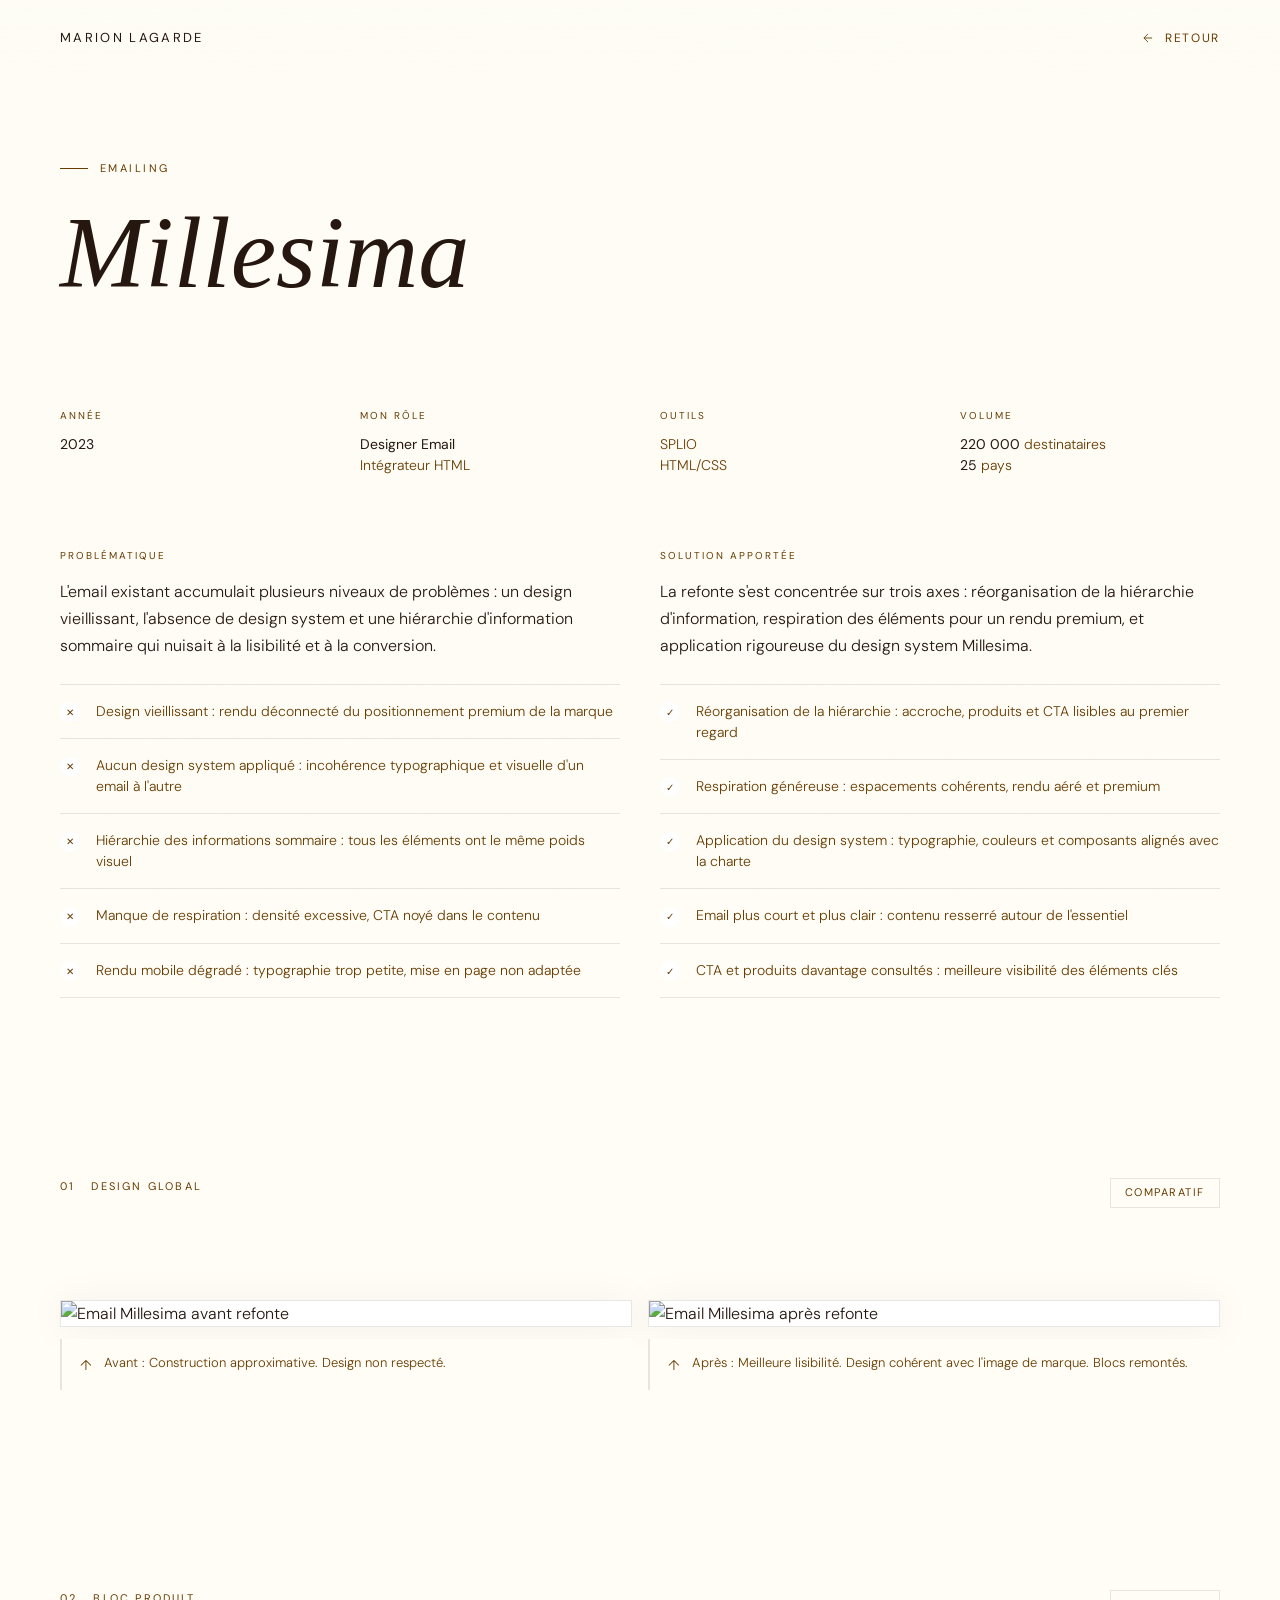
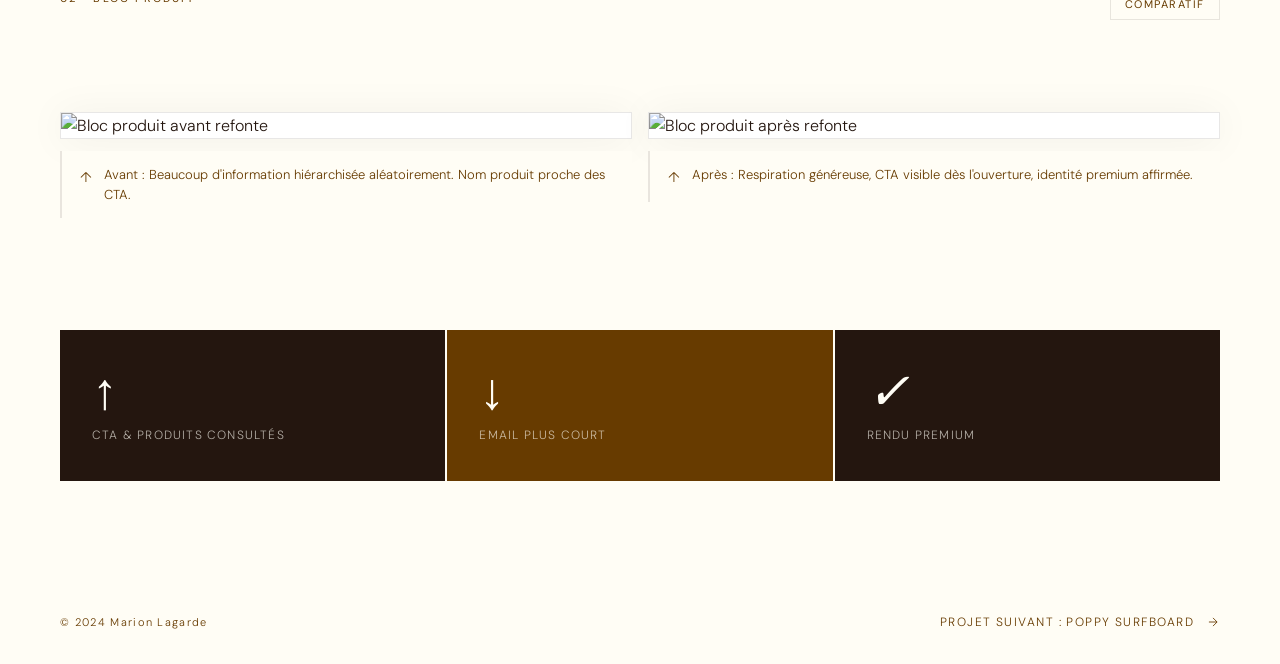
==== projects/millesima.html @ 82261f26 "Add files via upload all my html" ====
<!DOCTYPE html>
<html lang="fr">
<head>
  <meta charset="UTF-8" />
  <meta name="viewport" content="width=device-width, initial-scale=1.0" />
  <title>Millesima : Marion Lagarde</title>
  <link rel="preconnect" href="https://fonts.googleapis.com" />
  <link rel="preconnect" href="https://fonts.gstatic.com" crossorigin />
  <link href="https://fonts.googleapis.com/css2?family=DM+Sans:ital,opsz,wght@0,9..40,300;0,9..40,400;0,9..40,500;1,9..40,300&display=swap" rel="stylesheet" />
  <link rel="stylesheet" href="../style.css" />
</head>
<body>

  <nav>
    <a href="../index.html" class="nav-logo">Marion Lagarde</a>
    <a href="../index.html#projects" class="nav-back">
      <svg viewBox="0 0 24 24" fill="none" stroke-width="1.5"><path d="M19 12H5M5 12l7 7M5 12l7-7"/></svg>
      Retour
    </a>
  </nav>

  <!-- HERO -->
  <section class="page-hero">
    <p class="hero-tag">Emailing</p>
    <h1 class="page-title">Millesima</h1>

    <div class="hero-meta">
      <div class="meta-item reveal">
        <p class="meta-label">Année</p>
        <p class="meta-value"><strong>2023</strong></p>
      </div>
      <div class="meta-item reveal" style="transition-delay:.08s">
        <p class="meta-label">Mon rôle</p>
        <p class="meta-value"><strong>Designer Email</strong><br>Intégrateur HTML</p>
      </div>
      <div class="meta-item reveal" style="transition-delay:.16s">
        <p class="meta-label">Outils</p>
        <p class="meta-value">SPLIO<br>HTML/CSS</p>
      </div>
      <div class="meta-item reveal" style="transition-delay:.24s">
        <p class="meta-label">Volume</p>
        <p class="meta-value"><strong>220 000</strong> destinataires<br><strong>25</strong> pays</p>
      </div>

      <!-- Problématique + Solution : deux colonnes côte à côte -->
      <div class="meta-row-full reveal" style="transition-delay:.32s">

        <div>
          <p class="meta-label" style="margin-bottom:14px;">Problématique</p>
          <p class="meta-block-text" style="margin-bottom:24px;">
            L'email existant accumulait plusieurs niveaux de problèmes : un design vieillissant, l'absence de design system et une hiérarchie d'information sommaire qui nuisait à la lisibilité et à la conversion.
          </p>
          <div class="points-list">
            <div class="point-item">
              <span class="point-bullet">✕</span>
              Design vieillissant : rendu déconnecté du positionnement premium de la marque
            </div>
            <div class="point-item">
              <span class="point-bullet">✕</span>
              Aucun design system appliqué : incohérence typographique et visuelle d'un email à l'autre
            </div>
            <div class="point-item">
              <span class="point-bullet">✕</span>
              Hiérarchie des informations sommaire : tous les éléments ont le même poids visuel
            </div>
            <div class="point-item">
              <span class="point-bullet">✕</span>
              Manque de respiration : densité excessive, CTA noyé dans le contenu
            </div>
            <div class="point-item">
              <span class="point-bullet">✕</span>
              Rendu mobile dégradé : typographie trop petite, mise en page non adaptée
            </div>
          </div>
        </div>

        <div>
          <p class="meta-label" style="margin-bottom:14px;">Solution apportée</p>
          <p class="meta-block-text" style="margin-bottom:24px;">
            La refonte s'est concentrée sur trois axes : réorganisation de la hiérarchie d'information, respiration des éléments pour un rendu premium, et application rigoureuse du design system Millesima.
          </p>
          <div class="points-list">
            <div class="point-item">
              <span class="point-bullet">✓</span>
              Réorganisation de la hiérarchie : accroche, produits et CTA lisibles au premier regard
            </div>
            <div class="point-item">
              <span class="point-bullet">✓</span>
              Respiration généreuse : espacements cohérents, rendu aéré et premium
            </div>
            <div class="point-item">
              <span class="point-bullet">✓</span>
              Application du design system : typographie, couleurs et composants alignés avec la charte
            </div>
            <div class="point-item">
              <span class="point-bullet">✓</span>
              Email plus court et plus clair : contenu resserré autour de l'essentiel
            </div>
            <div class="point-item">
              <span class="point-bullet">✓</span>
              CTA et produits davantage consultés : meilleure visibilité des éléments clés
            </div>
          </div>
        </div>

      </div>
    </div>
  </section>

  <!-- 01 : DESIGN GLOBAL -->
  <section>
    <div class="section-header-row">
      <p class="section-label" data-n="01">Design global</p>
      <span class="section-tag">Comparatif</span>
    </div>

    <div class="compare-block">
      <div class="gallery-grid cols-2 reveal" style="transition-delay:.1s">
        <div>
          <div class="email-frame">
            <img src="../images/millesima/old-newsletter-design.png" alt="Email Millesima avant refonte">
          </div>
          <div class="annotation">
            <span class="annotation-icon">↑</span>
            Avant : Construction approximative. Design non respecté.
          </div>
        </div>
        <div>
          <div class="email-frame">
            <img src="../images/millesima/new-newsletter-design.png" alt="Email Millesima après refonte">
          </div>
          <div class="annotation">
            <span class="annotation-icon">↑</span>
            Après : Meilleure lisibilité. Design cohérent avec l'image de marque. Blocs remontés.
          </div>
        </div>
      </div>
    </div>
  </section>

  <!-- 02 : BLOC PRODUIT -->
  <section>
    <div class="section-header-row">
      <p class="section-label" data-n="02">Bloc produit</p>
      <span class="section-tag">Comparatif</span>
    </div>

    <div class="compare-block">
      <div class="gallery-grid cols-2 reveal" style="transition-delay:.1s; margin-bottom:16px;">
        <div>
          <div class="email-frame">
            <img src="../images/millesima/old-newsletter.jpg" alt="Bloc produit avant refonte">
          </div>
          <div class="annotation">
            <span class="annotation-icon">↑</span>
            Avant : Beaucoup d'information hiérarchisée aléatoirement. Nom produit proche des CTA.
          </div>
        </div>
        <div>
          <div class="email-frame">
            <img src="../images/millesima/new-newsletter.png" alt="Bloc produit après refonte">
          </div>
          <div class="annotation">
            <span class="annotation-icon">↑</span>
            Après : Respiration généreuse, CTA visible dès l'ouverture, identité premium affirmée.
          </div>
        </div>
      </div>

      <div class="results reveal" style="transition-delay:.2s;">
        <div class="result-cell">
          <span class="result-number">↑</span>
          <span class="result-label">CTA &amp; produits consultés</span>
        </div>
        <div class="result-cell">
          <span class="result-number">↓</span>
          <span class="result-label">Email plus court</span>
        </div>
        <div class="result-cell">
          <span class="result-number">✓</span>
          <span class="result-label">Rendu premium</span>
        </div>
      </div>
    </div>
  </section>

  <footer>
    <span class="footer-copy">© 2024 Marion Lagarde</span>
    <a href="poppy.html" class="footer-next">
      Projet suivant : Poppy Surfboard
      <svg viewBox="0 0 24 24" fill="none" stroke-width="1.5"><path d="M5 12h14M19 12l-7 7M19 12l-7-7"/></svg>
    </a>
  </footer>

  <script>
    const obs = new IntersectionObserver(entries => entries.forEach(e => { if (e.isIntersecting) e.target.classList.add('visible'); }), { threshold: 0.08, rootMargin: '0px 0px -32px 0px' });
    document.querySelectorAll('.reveal').forEach(el => obs.observe(el));
  </script>
</body>
</html>
---- style.css ----
/* ============================================================
   MARION LAGARDE — PORTFOLIO
   style.css — feuille de styles partagée
   ============================================================ */

/* ── TOKENS ── */
:root {
  --bg:         #fffdf5;
  --bg-soft:    #fffdf5;
  --bg-card:    #fff;
  --fg:         #24160f;
  --fg-muted:   #673b00;
  --fg-subtle:  #673b00;
  --border:     rgba(36, 22, 15, 0.10);
  --accent:     #673b00;
  --font-sans:  'DM Sans', 'Helvetica Neue', Helvetica, Arial, sans-serif;
  --font-serif: 'Times New Roman', Times, Georgia, serif;
  --ease-out:   cubic-bezier(0.16, 1, 0.3, 1);
}

/* ── RESET ── */
*, *::before, *::after { box-sizing: border-box; margin: 0; padding: 0; }
html  { scroll-behavior: smooth; }
body  {
  background: var(--bg);
  color: var(--fg);
  font-family: var(--font-sans);
  font-weight: 300;
  font-size: 16px;
  line-height: 1.6;
  overflow-x: hidden;
  -webkit-font-smoothing: antialiased;
}

/* ── GRAIN OVERLAY ── */
body::after {
  content: '';
  position: fixed;
  inset: 0;
  pointer-events: none;
  z-index: 999;
  opacity: 0.025;
  background-image: url("data:image/svg+xml,%3Csvg viewBox='0 0 256 256' xmlns='http://www.w3.org/2000/svg'%3E%3Cfilter id='noise'%3E%3CfeTurbulence type='fractalNoise' baseFrequency='0.9' numOctaves='4' stitchTiles='stitch'/%3E%3C/filter%3E%3Crect width='100%25' height='100%25' filter='url(%23noise)'/%3E%3C/svg%3E");
  background-repeat: repeat;
  background-size: 200px;
}

/* ── SCROLL REVEAL ── */
.reveal {
  opacity: 0;
  transform: translateY(24px);
  transition: opacity 0.9s var(--ease-out), transform 0.9s var(--ease-out);
}
.reveal.visible {
  opacity: 1;
  transform: translateY(0);
}

/* ────────────────────────────────────────
   NAV
   ──────────────────────────────────────── */
nav {
  position: fixed;
  top: 0; left: 0; right: 0;
  z-index: 100;
  display: flex;
  align-items: center;
  justify-content: space-between;
  padding: 28px 60px;
}
nav::before {
  content: '';
  position: absolute;
  inset: 0;
  background: linear-gradient(to bottom, rgba(255, 253, 245, 0.97) 0%, transparent 100%);
  pointer-events: none;
}
.nav-logo {
  font-size: 13px;
  font-weight: 400;
  letter-spacing: 0.18em;
  text-transform: uppercase;
  color: var(--fg);
  text-decoration: none;
  position: relative;
}

/* Homepage nav links */
.nav-links {
  display: flex;
  gap: 40px;
  list-style: none;
  position: relative;
}
.nav-links a {
  font-size: 12px;
  font-weight: 400;
  letter-spacing: 0.14em;
  text-transform: uppercase;
  color: var(--fg-muted);
  text-decoration: none;
  transition: color 0.3s ease;
}
.nav-links a:hover { color: var(--fg); }

/* Project pages — back link */
.nav-back {
  font-size: 12px;
  font-weight: 400;
  letter-spacing: 0.14em;
  text-transform: uppercase;
  color: var(--fg-muted);
  text-decoration: none;
  display: flex;
  align-items: center;
  gap: 10px;
  position: relative;
  transition: color 0.3s, gap 0.3s;
}
.nav-back:hover { color: var(--fg); gap: 14px; }
.nav-back svg   { width: 14px; height: 14px; stroke: currentColor; }

/* ────────────────────────────────────────
   FOOTER
   ──────────────────────────────────────── */
footer {
  /*border-top: 1px solid var(--border);*/
  padding: 32px 60px;
  display: flex;
  justify-content: space-between;
  align-items: center;
}
.footer-copy {
  font-size: 11px;
  letter-spacing: 0.12em;
  color: var(--fg-subtle);
}

/* Homepage: social links list */
.footer-links {
  display: flex;
  gap: 32px;
  list-style: none;
}
.footer-links a {
  font-size: 11px;
  letter-spacing: 0.12em;
  text-transform: uppercase;
  color: var(--fg-subtle);
  text-decoration: none;
  transition: color 0.3s ease;
}
.footer-links a:hover { color: var(--fg); }

/* Project pages: "next project" link */
.footer-next {
  font-size: 12px;
  letter-spacing: 0.12em;
  text-transform: uppercase;
  color: var(--fg-muted);
  text-decoration: none;
  display: flex;
  align-items: center;
  gap: 12px;
  transition: color 0.3s, gap 0.3s;
}
.footer-next:hover  { color: var(--fg); gap: 18px; }
.footer-next svg    { width: 14px; height: 14px; stroke: currentColor; }

/* ────────────────────────────────────────
   SECTION BASE (project pages)
   ──────────────────────────────────────── */
section { padding: 100px 60px; }
section + section { border-top: none; }

/* Section label — "01 · Branding" style */
.section-label {
  font-size: 11px;
  font-weight: 400;
  letter-spacing: 0.2em;
  text-transform: uppercase;
  color: var(--fg-subtle);
  margin-bottom: 56px;
  display: flex;
  align-items: center;
  gap: 16px;
}
.section-label::before { content: attr(data-n); color: var(--fg-subtle); }

/* Homepage section header  */
.section-header {
  display: flex;
  align-items: baseline;
  gap: 24px;
  margin-bottom: 64px;
}
.section-number,
.section-title {
  font-size: 11px;
  font-weight: 400;
  letter-spacing: 0.2em;
  color: var(--fg-subtle);
  text-transform: uppercase;
}
.section-title { color: var(--fg-muted); }

/* ────────────────────────────────────────
   PROJECT PAGES — HERO
   ──────────────────────────────────────── */
.page-hero {
  padding: 160px 60px 80px;
}
.hero-tag {
  font-size: 11px;
  font-weight: 400;
  letter-spacing: 0.22em;
  text-transform: uppercase;
  color: var(--fg-subtle);
  margin-bottom: 24px;
  display: flex;
  align-items: center;
  gap: 12px;
}
.hero-tag::before { content: ''; width: 28px; height: 1px; background: var(--fg-subtle); }

.page-title {
  font-family: var(--font-serif);
  font-size: clamp(48px, 8vw, 110px);
  font-weight: 400;
  font-style: italic;
  line-height: 1.0;
  color: var(--fg);
  margin-bottom: 64px;
}

/* Meta grid: 4 columns + full-width rows */
.hero-meta {
  display: grid;
  grid-template-columns: repeat(4, 1fr);
  gap: 40px;
  padding-top: 40px;
  /* border-top: 1px solid var(--border); */
}
.meta-label {
  font-size: 10px;
  font-weight: 400;
  letter-spacing: 0.2em;
  text-transform: uppercase;
  color: var(--fg-subtle);
  margin-bottom: 10px;
}
.meta-value {
  font-size: 14px;
  font-weight: 300;
  color: var(--fg-muted);
  line-height: 1.5;
}
.meta-value strong { font-weight: 400; color: var(--fg); }

.meta-row-full {
  grid-column: 1 / -1;
  display: grid;
  grid-template-columns: 1fr 1fr;
  gap: 40px;
  padding-top: 32px;
  /* border-top: 1px solid var(--border); */
}
/* Brief — single full-width block used on branding/emailing pages */
.meta-item.brief {
  grid-column: 1 / -1;
  padding-top: 32px;
  /* border-top: 1px solid var(--border); */
}
.meta-item.brief .meta-value,
.meta-block-text {
  font-size: 16px;
  font-weight: 300;
  color: var(--fg);
  line-height: 1.7;
}

/* Role list */
.role-list { list-style: none; display: flex; flex-direction: column; }
.role-list li {
  font-size: 14px;
  font-weight: 300;
  color: var(--fg-muted);
  padding: 13px 0;
  border-bottom: 1px solid var(--border);
  display: flex;
  align-items: center;
  gap: 12px;
  line-height: 1.4;
}
.role-list li:first-child { border-top: 1px solid var(--border); }
.role-list li::before {
  content: '';
  flex-shrink: 0;
  width: 5px; height: 5px;
  border-radius: 50%;
  background: var(--fg-muted);
}

/* ────────────────────────────────────────
   BRANDING COMPONENTS (shared)
   ──────────────────────────────────────── */
.sub-title {
  font-size: 12px;
  font-weight: 400;
  letter-spacing: 0.16em;
  text-transform: uppercase;
  color: var(--fg-muted);
  margin-bottom: 28px;
}

/* Palette */
.palette-swatches { display: flex; gap: 16px; flex-wrap: wrap; }
.swatch           { display: flex; flex-direction: column; gap: 12px; }
.swatch-color     { width: 100px; height: 100px; border-radius: 2px; }
.swatch-hex {
  font-size: 12px;
  font-weight: 400;
  letter-spacing: 0.06em;
  color: var(--fg);
  font-family: 'Courier New', monospace;
}
.swatch-name {
  font-size: 11px;
  color: var(--fg-subtle);
  margin-top: 2px;
  letter-spacing: 0.04em;
}

/* Typo showcase — 2 columns */
.typo-showcase { display: grid; grid-template-columns: 1fr 1fr; gap: 24px; }
.typo-card {
  background: var(--bg-card);
  padding: 36px;
  display: flex;
  flex-direction: column;
  justify-content: space-between;
  min-height: 180px;
}
.typo-sample {
  font-size: clamp(24px, 3vw, 42px);
  line-height: 1.1;
  color: var(--fg);
  margin-bottom: 20px;
}
.typo-meta {
  font-size: 11px;
  letter-spacing: 0.1em;
  text-transform: uppercase;
  color: var(--fg-subtle);
}
.typo-meta strong { display: block; font-weight: 400; color: var(--fg-muted); margin-bottom: 2px; }

/* Typo showcase — single card with dark top (Taylor's / Montserrat) */
.branding-row {
  display: grid;
  grid-template-columns: 1fr 1fr;
  gap: 60px;
  align-items: start;
}
.typo-card-single { background: var(--bg-card); overflow: hidden; }
.typo-card-top    { background: var(--fg); padding: 36px 40px; }
.typo-display {
  font-size: clamp(28px, 3.5vw, 44px);
  line-height: 1.2;
  color: var(--bg);
  letter-spacing: 0.02em;
}
.typo-card-bottom { padding: 28px 40px; }

/* ────────────────────────────────────────
   GALLERY / IMAGE PLACEHOLDERS
   ──────────────────────────────────────── */
.gallery-grid         { display: grid; gap: 16px; }
.gallery-grid.cols-2  { grid-template-columns: 1fr 1fr; }
.gallery-grid.cols-3  { grid-template-columns: 1fr 1fr 1fr; }
.gallery-grid.mixed   { grid-template-columns: 2fr 1fr; }

.gallery-item { background: var(--bg-card); overflow: hidden; }
.gallery-item img {
  width: 100%; height: 100%;
  object-fit: cover; display: block;
  transition: transform 0.7s var(--ease-out);
}
.gallery-item:hover img { transform: scale(1.03); }

/* Generic image placeholder (no real image yet) */
.img-placeholder {
  width: 100%;
  background: var(--bg-card);
  display: flex;
  align-items: center;
  justify-content: center;
  color: var(--fg-subtle);
  font-size: 11px;
  letter-spacing: 0.14em;
  text-transform: uppercase;
  aspect-ratio: 16/10;
}
.img-placeholder.tall   { aspect-ratio: 9/16; }
.img-placeholder.square { aspect-ratio: 1/1; }
.img-placeholder.wide   { aspect-ratio: 21/9; }
.img-placeholder.tablet { aspect-ratio: 4/3; }

.img-caption {
  font-size: 11px;
  color: var(--fg-subtle);
  letter-spacing: 0.08em;
  margin-top: 12px;
  display: flex;
  align-items: center;
  gap: 8px;
}
.img-caption::before { content: ''; width: 20px; height: 1px; background: var(--fg-subtle); }

/* ────────────────────────────────────────
   UX / ARBORESCENCE (project pages)
   ──────────────────────────────────────── */
.ux-block { display: flex; flex-direction: column; gap: 72px; }

.tree-wrap {
  width: 100%;
  background: var(--bg-soft);
  padding: 48px 40px;
  overflow-x: auto;
}
.tree-svg { width: 100%; min-width: 560px; display: block; }

.boutique-frame { background: var(--bg-card); overflow: hidden; }
.boutique-frame img { width: 100%; display: block; }

/* Result chip */
.result-simple { margin-top: 8px; }
.result-chip {
  display: inline-flex;
  align-items: center;
  gap: 10px;
  font-size: 13px;
  font-weight: 400;
  letter-spacing: 0.1em;
  text-transform: uppercase;
  color: var(--fg-muted);
  padding: 12px 20px;
  border: 1px solid var(--border);
}
.result-chip::before {
  content: '';
  width: 8px; height: 8px;
  border-radius: 50%;
  background: var(--fg);
  flex-shrink: 0;
}

/* ────────────────────────────────────────
   EMAILING PAGE — COMPARE BLOCKS
   ──────────────────────────────────────── */
.section-header-row {
  display: flex;
  align-items: flex-start;
  justify-content: space-between;
  margin-bottom: 48px;
}
.section-tag {
  font-size: 11px;
  font-weight: 400;
  letter-spacing: 0.14em;
  text-transform: uppercase;
  padding: 5px 14px;
  color: var(--fg-subtle);
  border: 1px solid var(--border);
}

.compare-block { display: flex; flex-direction: column; gap: 40px; }
.compare-intro {
  font-size: 16px;
  font-weight: 300;
  color: var(--fg-muted);
  max-width: 600px;
  line-height: 1.65;
}
.compare-intro strong { font-weight: 400; color: var(--fg); }

.points-list { display: flex; flex-direction: column; }
.point-item {
  display: flex;
  align-items: baseline;
  gap: 16px;
  padding: 16px 0;
  border-bottom: 1px solid var(--border);
  font-size: 14px;
  font-weight: 300;
  color: var(--fg-muted);
  line-height: 1.5;
}
.point-item:first-child { border-top: 1px solid var(--border); }
.point-bullet {
  flex-shrink: 0;
  width: 20px; height: 20px;
  border-radius: 50%;
  display: flex;
  align-items: center;
  justify-content: center;
  font-size: 10px;
  background: var(--bg-card);
  color: var(--fg-muted);
}

.email-frame {
  background: #fff;
  border: 1px solid var(--border);
  box-shadow: 0 2px 40px rgba(12, 12, 0, 0.06);
  overflow: hidden;
}
.email-frame img { width: 100%; display: block; }

.annotation {
  display: flex;
  gap: 12px;
  align-items: flex-start;
  padding: 14px 18px;
  background: var(--bg-soft);
  border-left: 2px solid var(--border);
  font-size: 13px;
  font-weight: 300;
  color: var(--fg-muted);
  line-height: 1.5;
  margin-top: 12px;
}
.annotation-icon { flex-shrink: 0; font-size: 14px; margin-top: 2px; }

.results {
  display: grid;
  grid-template-columns: repeat(3, 1fr);
  gap: 2px;
  margin-top: 56px;
}
.result-cell {
  background: var(--fg);
  color: var(--bg);
  padding: 36px 32px;
  display: flex;
  flex-direction: column;
  gap: 8px;
}
.result-cell:nth-child(even) { background: var(--fg-muted); }
.result-number {
  font-family: var(--font-serif);
  font-size: clamp(32px, 4vw, 52px);
  font-weight: 400;
  font-style: italic;
  line-height: 1;
}
.result-label {
  font-size: 12px;
  letter-spacing: 0.1em;
  text-transform: uppercase;
  opacity: 0.65;
}

/* ────────────────────────────────────────
   HOMEPAGE — HERO
   ──────────────────────────────────────── */
#hero {
  min-height: 100vh;
  display: flex;
  flex-direction: column;
  align-items: center;
  justify-content: center;
  padding: 80px 60px;
  position: relative;
  overflow: hidden;
  text-align: center;
}
.hero-eyebrow {
  font-size: 11px;
  font-weight: 400;
  letter-spacing: 0.22em;
  text-transform: uppercase;
  color: var(--fg-subtle);
  margin-bottom: 28px;
  opacity: 0;
  transform: translateY(10px);
  animation: fadeUp 0.8s var(--ease-out) 1.6s forwards;
}
.hero-title {
  font-family: var(--font-serif);
  font-size: clamp(52px, 9vw, 120px);
  font-weight: 400;
  font-style: normal;
  line-height: 1.0;
  letter-spacing: 0.02em;
  color: var(--fg);
  display: flex;
  flex-wrap: wrap;
  justify-content: center;
}
.hero-title .letter {
  display: inline-block;
  opacity: 0;
  transform: translateY(22px);
  animation: letterUp 0.55s var(--ease-out) forwards;
}
.hero-title .space { display: inline-block; width: 0.28em; }
.hero-subtitle {
  font-family: var(--font-serif);
  font-size: clamp(14px, 1.6vw, 20px);
  font-weight: 400;
  font-style: italic;
  color: var(--fg-muted);
  letter-spacing: 0.12em;
  margin-top: 20px;
  opacity: 0;
  transform: translateY(14px);
  animation: fadeUp 0.9s var(--ease-out) 1.8s forwards;
}
.hero-bottom {
  position: absolute;
  bottom: 40px;
  right: 60px;
  opacity: 0;
  animation: fadeUp 1s var(--ease-out) 2s forwards;
}
.hero-year {
  font-size: 11px;
  letter-spacing: 0.18em;
  color: var(--fg-subtle);
}

@keyframes letterUp { to { opacity: 1; transform: translateY(0); } }
@keyframes fadeUp   { to { opacity: 1; transform: translateY(0); } }

/* ────────────────────────────────────────
   HOMEPAGE — PROJECTS CAROUSEL
   ──────────────────────────────────────── */
/*#projects { border-top: 1px solid var(--border); }*/

.carousel-wrapper { position: relative; overflow: hidden; }
.carousel-track {
  display: flex;
  gap: 24px;
  transition: transform 0.7s var(--ease-out);
  will-change: transform;
}
.project-card {
  flex: 0 0 calc(25% - 18px);
  cursor: pointer;
  text-decoration: none;
  color: inherit;
  display: block;
}
.project-card:hover .project-img-wrap::after { opacity: 1; }
.project-card:hover .project-img            { transform: scale(1.04); }
.project-card:hover .project-arrow          { opacity: 1; transform: translate(0, 0); }

.project-img-wrap {
  position: relative;
  width: 100%;
  aspect-ratio: 3/4;
  overflow: hidden;
  background: var(--bg-card);
}
.project-img-wrap::after {
  content: '';
  position: absolute;
  inset: 0;
  background: rgba(12, 12, 0, 0.4);
  opacity: 0;
  transition: opacity 0.4s ease;
}
.project-img-placeholder { width: 100%; height: 100%; display: flex; align-items: center; justify-content: center; }
.project-img {
  width: 100%; height: 100%;
  object-fit: cover; display: block;
  transition: transform 0.7s var(--ease-out);
}
.project-arrow {
  position: absolute;
  bottom: 20px; right: 20px;
  z-index: 2;
  width: 40px; height: 40px;
  border: 1px solid rgba(12, 12, 0, 0.3);
  border-radius: 50%;
  display: flex; align-items: center; justify-content: center;
  opacity: 0;
  transform: translate(6px, 6px);
  transition: opacity 0.3s ease, transform 0.3s var(--ease-out);
}
.project-arrow svg { width: 14px; height: 14px; stroke: var(--fg); }

.project-info {
  margin-top: 20px;
  display: flex;
  justify-content: space-between;
  align-items: baseline;
}
.project-name {
  font-size: 14px;
  font-weight: 400;
  letter-spacing: 0.04em;
  color: var(--fg);
}
.project-tag {
  font-size: 11px;
  letter-spacing: 0.1em;
  color: var(--fg-subtle);
  text-transform: uppercase;
}

.carousel-controls { display: flex; gap: 12px; margin-top: 56px; }
.carousel-btn {
  width: 48px; height: 48px;
  border: 1px solid var(--border);
  background: transparent;
  cursor: pointer;
  display: flex; align-items: center; justify-content: center;
  transition: border-color 0.3s ease, background 0.3s ease;
}
.carousel-btn:hover { border-color: rgba(12, 12, 0, 0.25); background: var(--bg-soft); }
.carousel-btn svg   { width: 16px; height: 16px; stroke: var(--fg-muted); transition: stroke 0.3s; }
.carousel-btn:hover svg { stroke: var(--fg); }

/* ────────────────────────────────────────
   HOMEPAGE — ABOUT
   ──────────────────────────────────────── */
/*#about { border-top: 1px solid var(--border); }*/

.about-grid {
  display: grid;
  grid-template-columns: 1fr 1fr;
  gap: 80px;
  align-items: start;
}
.about-text {
  font-size: clamp(20px, 2.4vw, 28px);
  font-weight: 300;
  line-height: 1.55;
  color: var(--fg);
  letter-spacing: -0.01em;
}
.about-text em {
  font-style: italic;
  font-family: var(--font-serif);
  color: var(--fg-muted);
}
.about-cta {
  display: inline-flex;
  align-items: center;
  gap: 16px;
  margin-top: 48px;
  font-size: 12px;
  font-weight: 400;
  letter-spacing: 0.16em;
  text-transform: uppercase;
  color: var(--fg);
  text-decoration: none;
  border-bottom: 1px solid var(--border);
  padding-bottom: 6px;
  transition: border-color 0.3s ease, gap 0.3s ease;
}
.about-cta:hover { border-color: var(--fg); gap: 22px; }
.about-cta svg   { width: 14px; height: 14px; stroke: currentColor; flex-shrink: 0; }

.skills-list { list-style: none; display: flex; flex-direction: column; }
.skills-list li {
  font-size: 15px;
  font-weight: 300;
  letter-spacing: 0.02em;
  color: var(--fg-muted);
  padding: 18px 0;
  border-bottom: 1px solid var(--border);
  display: flex;
  align-items: center;
  justify-content: space-between;
  transition: color 0.3s ease;
  cursor: default;
}
.skills-list li:first-child { border-top: 1px solid var(--border); }
.skills-list li:hover        { color: var(--fg); }
.skills-list li::after       { content: '↗'; font-size: 12px; opacity: 0; transition: opacity 0.3s ease; }
.skills-list li:hover::after { opacity: 0.4; }

/* ────────────────────────────────────────
   HOMEPAGE — CONTACT
   ──────────────────────────────────────── */
#contact {
  /*border-top: 1px solid var(--border);*/
  min-height: 60vh;
  display: flex;
  flex-direction: column;
  justify-content: center;
}
.contact-inner { display: flex; flex-direction: column; gap: 40px; }
.contact-label {
  font-size: 11px;
  font-weight: 400;
  letter-spacing: 0.22em;
  text-transform: uppercase;
  color: var(--fg-subtle);
}
.contact-email {
  font-family: var(--font-serif);
  font-size: clamp(28px, 5vw, 64px);
  font-style: italic;
  font-weight: 400;
  color: var(--fg);
  background: none;
  border: none;
  border-bottom: 1px solid var(--border);
  padding: 0 0 4px 0;
  cursor: pointer;
  display: inline-block;
  line-height: 1;
  position: relative;
  transition: color 0.4s ease, border-color 0.4s ease;
  text-decoration: none;
}
.contact-email::after {
  content: '';
  position: absolute;
  bottom: -1px; left: 0;
  width: 0; height: 1px;
  background: var(--fg);
  transition: width 0.5s var(--ease-out);
}
.contact-email:hover              { color: var(--fg-muted); border-color: transparent; }
.contact-email:hover::after       { width: 100%; }

/* ────────────────────────────────────────
   RESPONSIVE — TABLET & MOBILE
   ──────────────────────────────────────── */
@media (max-width: 768px) {
  /* Nav */
  nav { padding: 22px 24px; }
  .nav-links { gap: 20px; }
  .nav-links a { font-size: 11px; letter-spacing: 0.1em; }

  /* Sections */
  section { padding: 64px 24px; }
  .section-header { margin-bottom: 40px; }

  /* Homepage hero */
  #hero        { padding: 100px 24px 60px; min-height: 100svh; }
  .hero-title  { font-size: clamp(44px, 13vw, 72px); }
  .hero-subtitle { font-size: 16px; margin-top: 14px; }
  .hero-eyebrow  { font-size: 10px; letter-spacing: 0.18em; margin-bottom: 20px; }
  .hero-bottom   { right: 24px; bottom: 28px; }

  /* Homepage projects — peek carousel */
  #projects { padding: 0; overflow: hidden; }
  #projects .section-header  { padding: 56px 24px 0; margin-bottom: 28px; }
  #projects .carousel-controls { padding: 0 24px 52px; margin-top: 24px; }
  .carousel-wrapper { overflow: visible; padding-left: 24px; }
  .carousel-track   { gap: 14px; }
  .project-card {
    flex: 0 0 78vw;
    height: auto;
    display: flex;
    flex-direction: column;
    padding: 0;
  }
  .project-img-wrap  { flex: none; aspect-ratio: 3/4; width: 100%; height: auto; max-height: 52svh; }
  .project-info      { flex-shrink: 0; margin-top: 14px; padding: 0; }
  .project-name      { font-size: 14px; }
  .project-arrow     { opacity: 1; transform: none; width: 32px; height: 32px; flex-shrink: 0; }

  /* Homepage about */
  .about-grid  { grid-template-columns: 1fr; gap: 48px; }
  .about-text  { font-size: clamp(18px, 5vw, 24px); }
  .about-cta   { margin-top: 36px; font-size: 11px; }

  /* Homepage contact */
  #contact         { min-height: 50vh; }
  .contact-email   { font-size: clamp(22px, 8vw, 40px); }

  /* Footer */
  footer        { padding: 28px 24px; flex-direction: column; gap: 16px; align-items: flex-start; }
  .footer-links { gap: 24px; }

  /* Project hero */
  .page-hero   { padding: 110px 24px 60px; }
  .page-title  { font-size: clamp(40px, 12vw, 64px); margin-bottom: 40px; }
  .hero-meta   { grid-template-columns: 1fr 1fr; gap: 24px; }
  .meta-row-full { grid-template-columns: 1fr; gap: 32px; }

  /* Branding */
  .branding-row   { grid-template-columns: 1fr; gap: 48px; }
  .palette-swatches { gap: 12px; }
  .swatch-color   { width: 68px; height: 68px; }
  .typo-showcase  { grid-template-columns: 1fr; }

  /* Gallery */
  .gallery-grid.cols-2,
  .gallery-grid.cols-3,
  .gallery-grid.mixed { grid-template-columns: 1fr; }

  /* UX tree */
  .tree-wrap { padding: 28px 20px; }

  /* Emailing */
  .results { grid-template-columns: 1fr; }
}

@media (max-width: 480px) {
  .hero-title { font-size: clamp(40px, 14vw, 56px); }
  .nav-links li:not(:first-child) { display: none; }
}
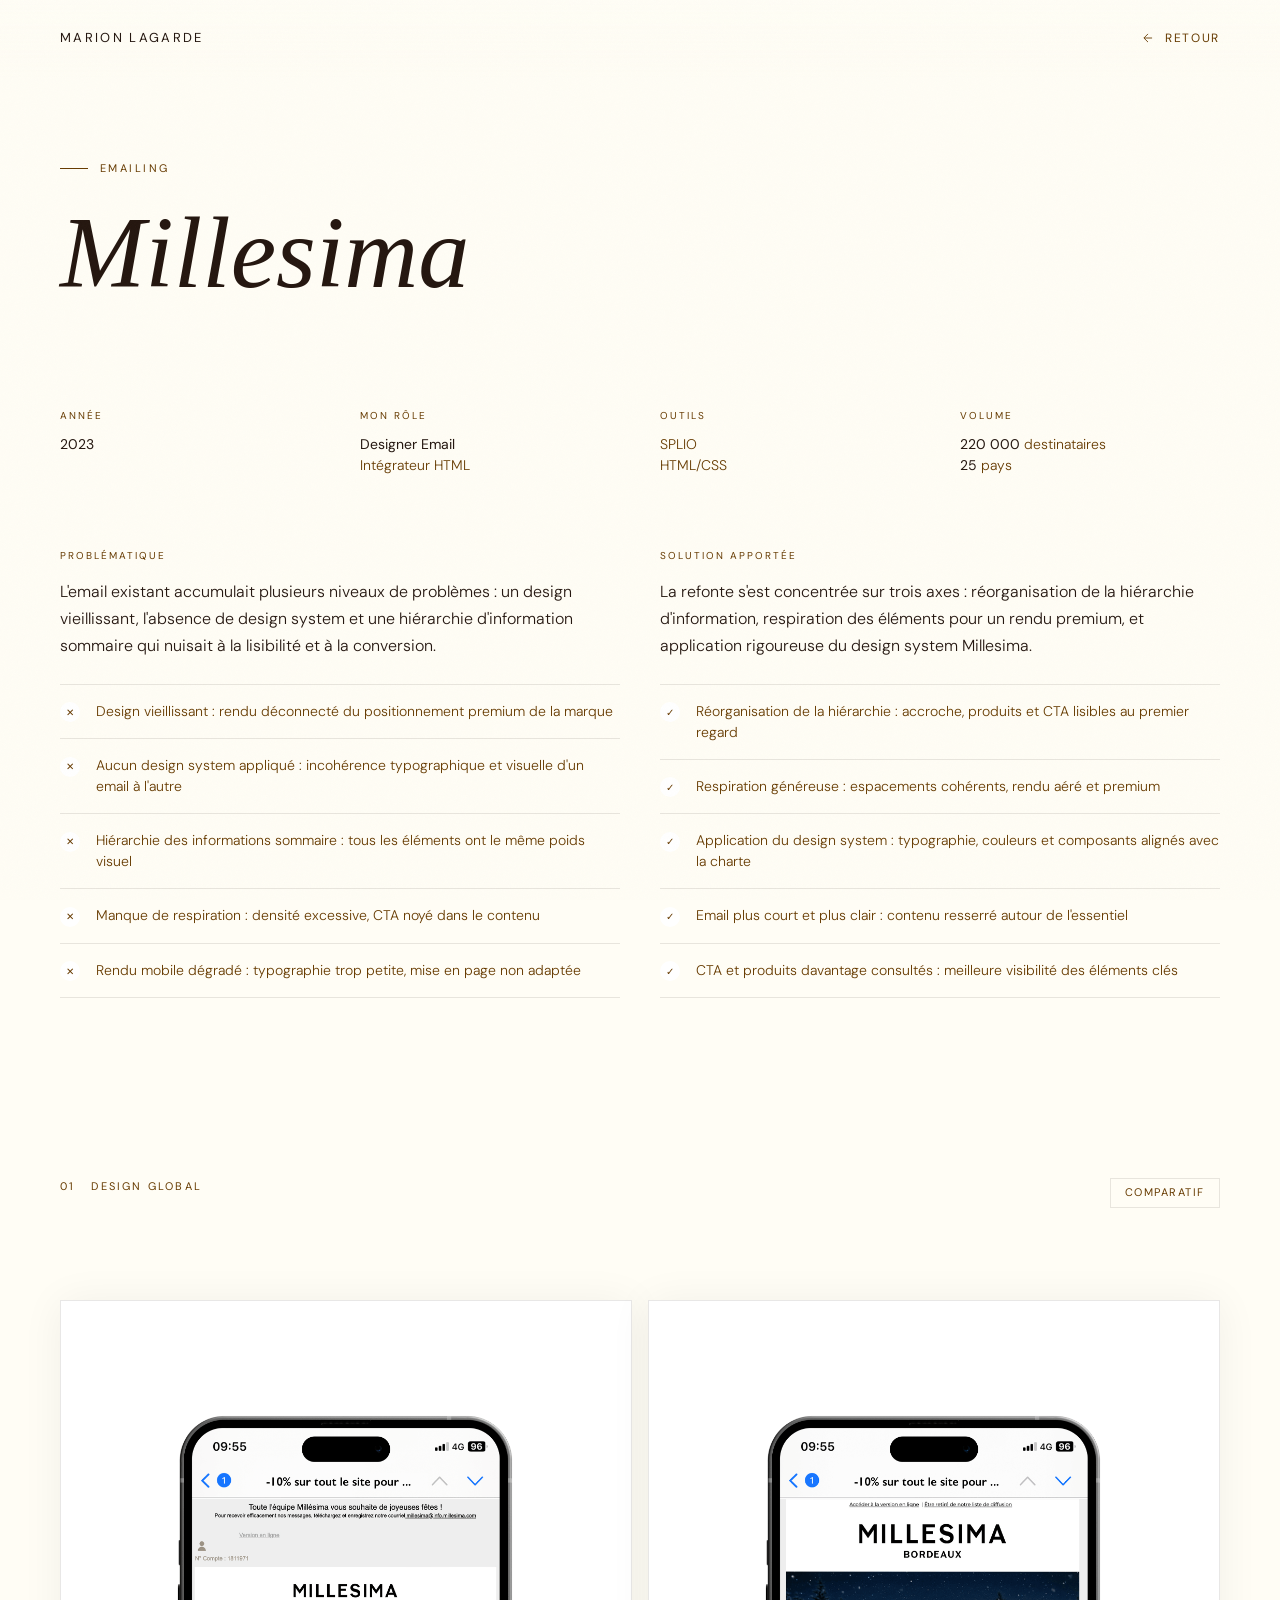
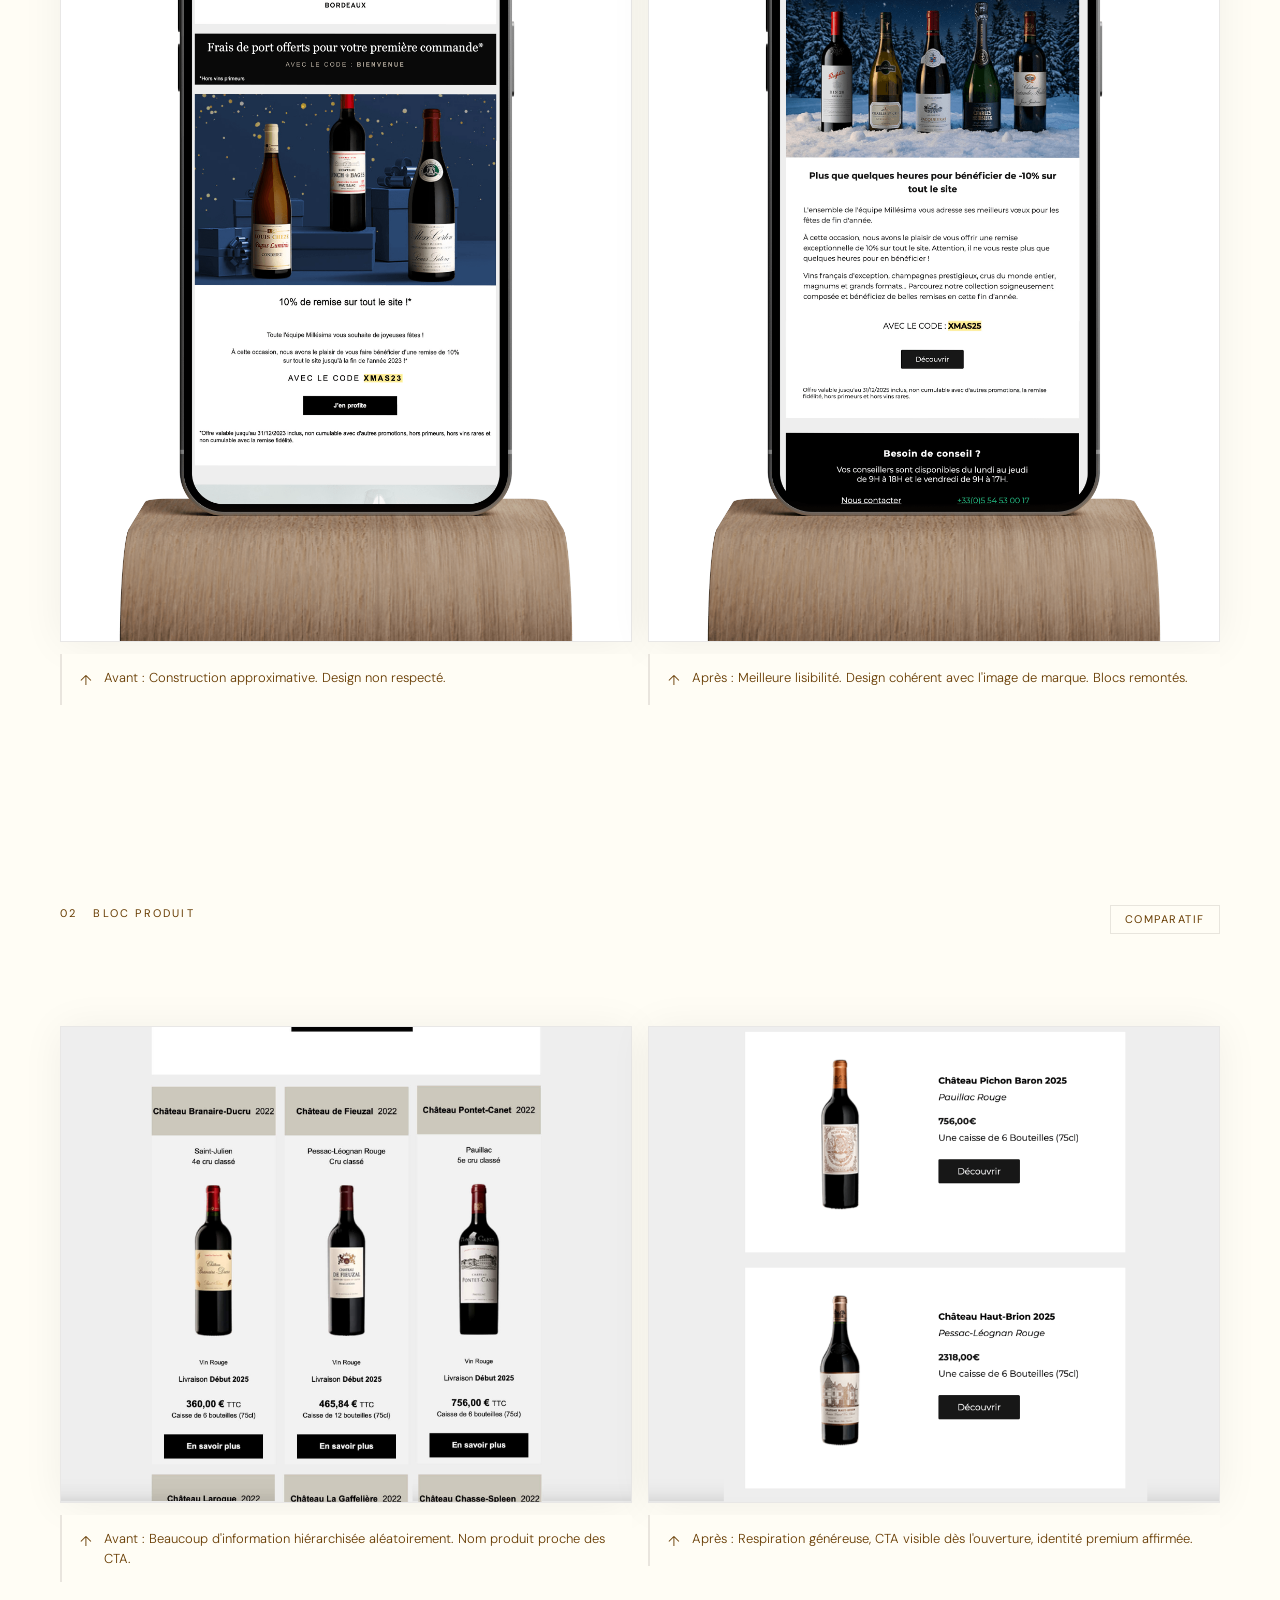
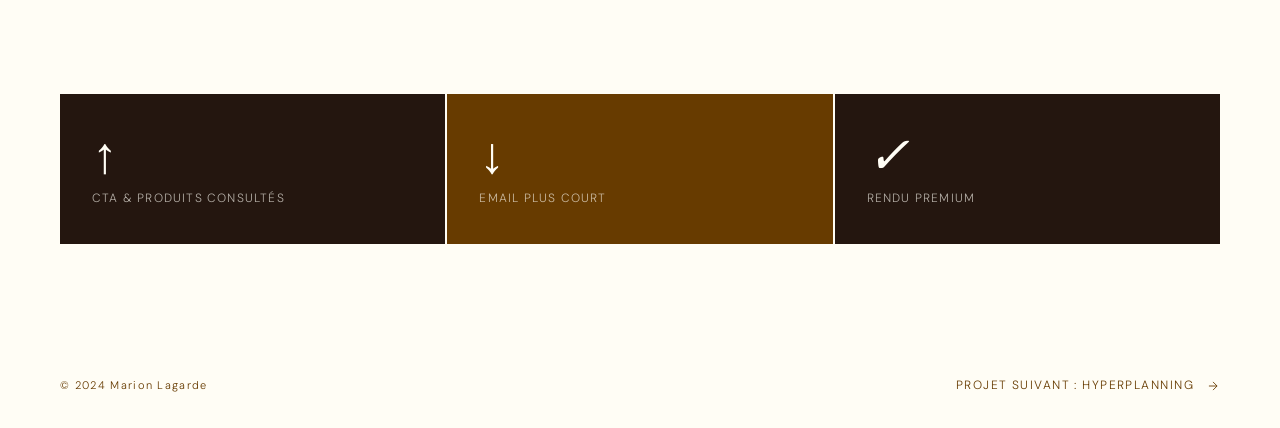
==== commit d165b964: "Changement des liens Update des branches" ====
--- a/projects/millesima.html
+++ b/projects/millesima.html
@@ -186,8 +186,8 @@
 
   <footer>
     <span class="footer-copy">© 2024 Marion Lagarde</span>
-    <a href="poppy.html" class="footer-next">
-      Projet suivant : Poppy Surfboard
+    <a href="hyperplanning.html" class="footer-next">
+      Projet suivant : Hyperplanning
       <svg viewBox="0 0 24 24" fill="none" stroke-width="1.5"><path d="M5 12h14M19 12l-7 7M19 12l-7-7"/></svg>
     </a>
   </footer>
--- a/style.css
+++ b/style.css
@@ -1,6 +1,5 @@
 /* ============================================================
    MARION LAGARDE — PORTFOLIO
-   style.css — feuille de styles partagée
    ============================================================ */
 
 /* ── TOKENS ── */
@@ -844,7 +843,7 @@
 
   /* Homepage hero */
   #hero        { padding: 100px 24px 60px; min-height: 100svh; }
-  .hero-title  { font-size: clamp(44px, 13vw, 72px); }
+  .hero-title  { font-size: clamp(36px, 10vw, 48px); }
   .hero-subtitle { font-size: 16px; margin-top: 14px; }
   .hero-eyebrow  { font-size: 10px; letter-spacing: 0.18em; margin-bottom: 20px; }
   .hero-bottom   { right: 24px; bottom: 28px; }
@@ -862,7 +861,7 @@
     flex-direction: column;
     padding: 0;
   }
-  .project-img-wrap  { flex: none; aspect-ratio: 3/4; width: 100%; height: auto; max-height: 52svh; }
+  .project-img-wrap  { flex: none; aspect-ratio: 3/4; width: 100%; height: auto; }
   .project-info      { flex-shrink: 0; margin-top: 14px; padding: 0; }
   .project-name      { font-size: 14px; }
   .project-arrow     { opacity: 1; transform: none; width: 32px; height: 32px; flex-shrink: 0; }
@@ -905,6 +904,6 @@
 }
 
 @media (max-width: 480px) {
-  .hero-title { font-size: clamp(40px, 14vw, 56px); }
+  .hero-title { font-size: clamp(34px, 11vw, 44px); }
   .nav-links li:not(:first-child) { display: none; }
 }
